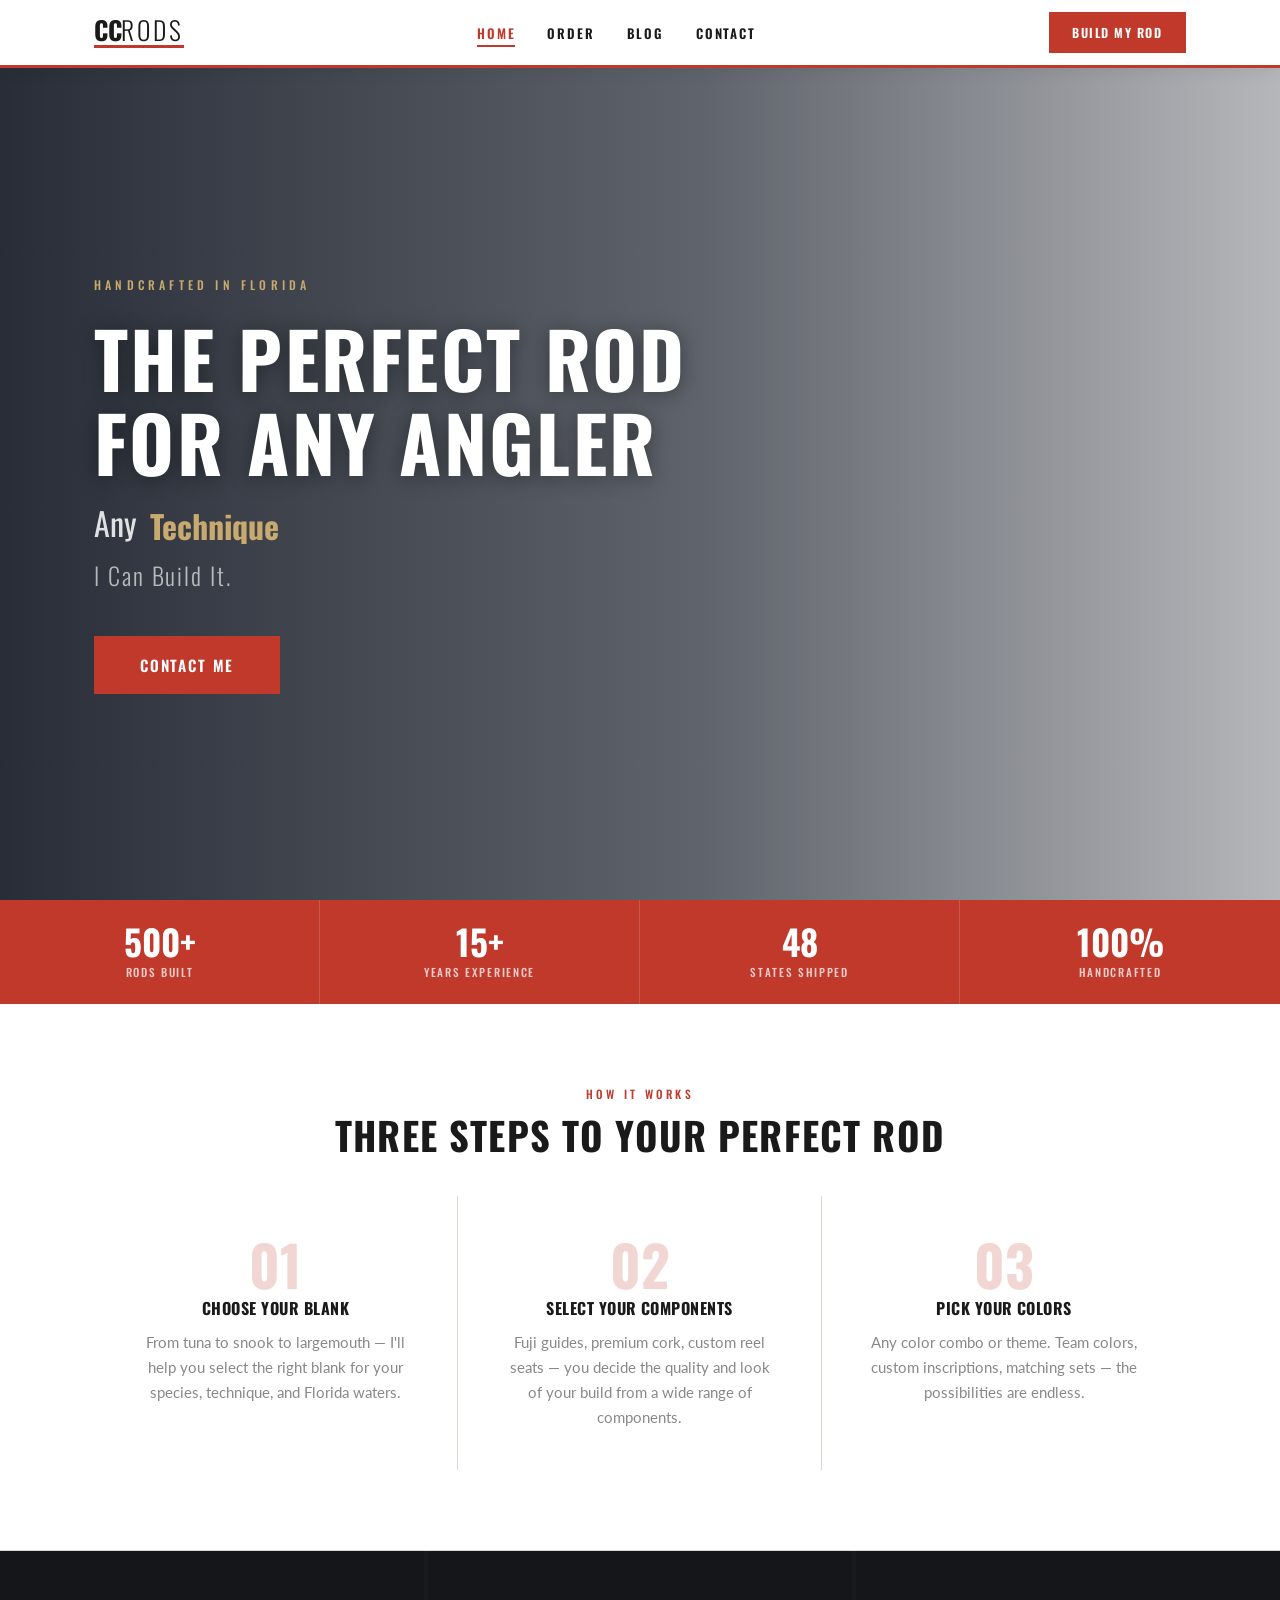
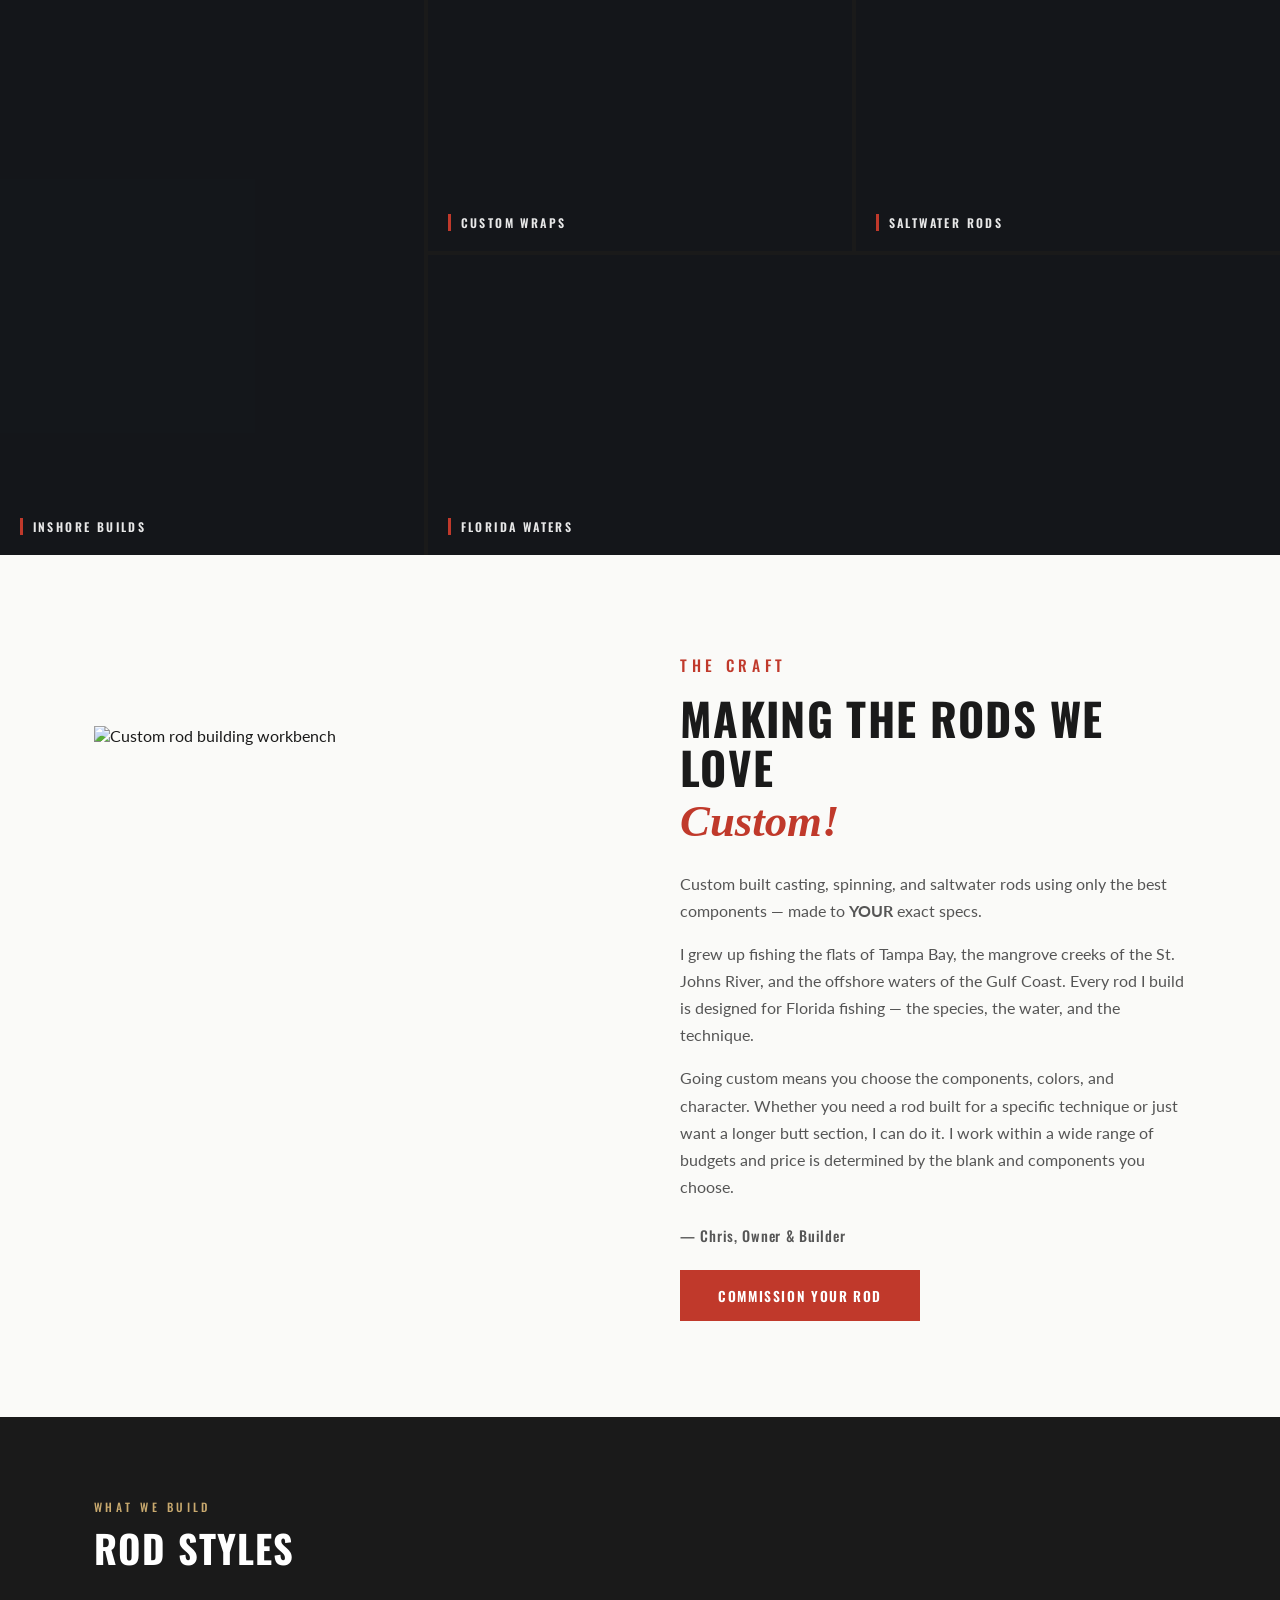
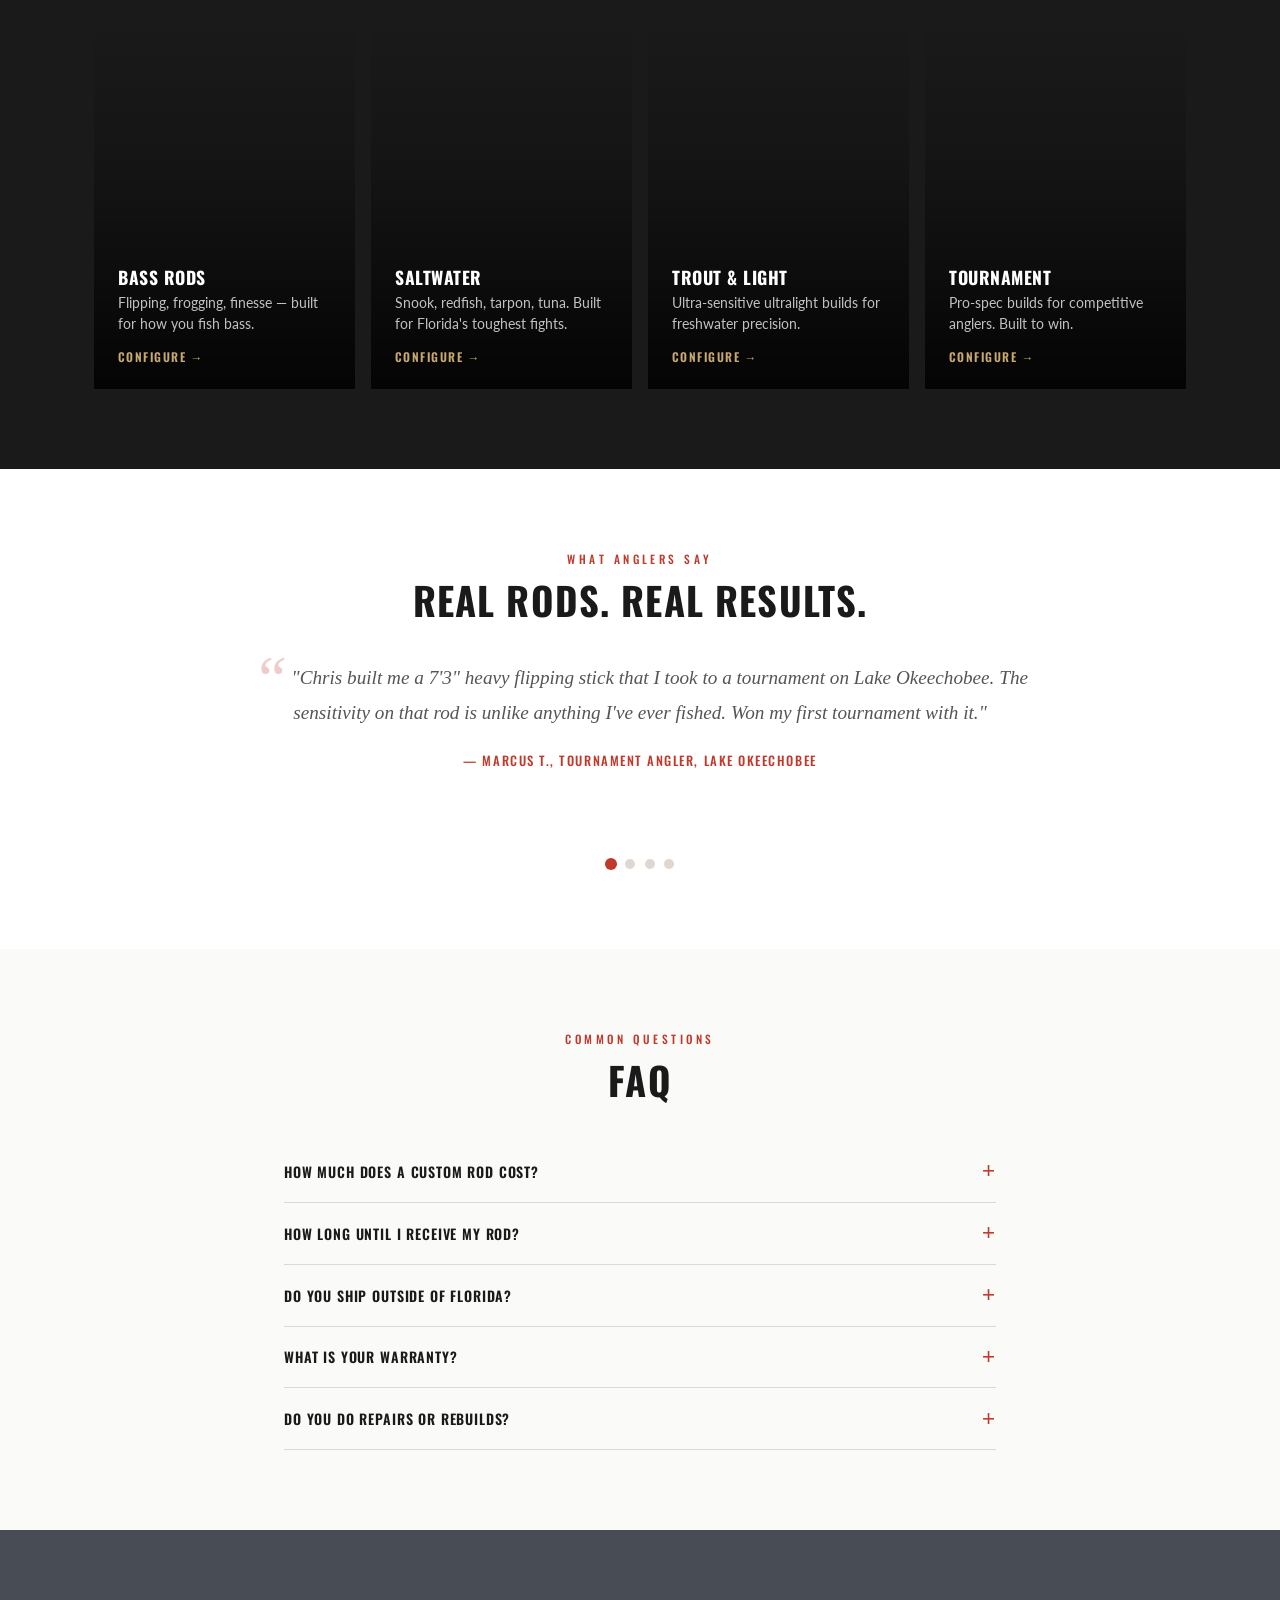
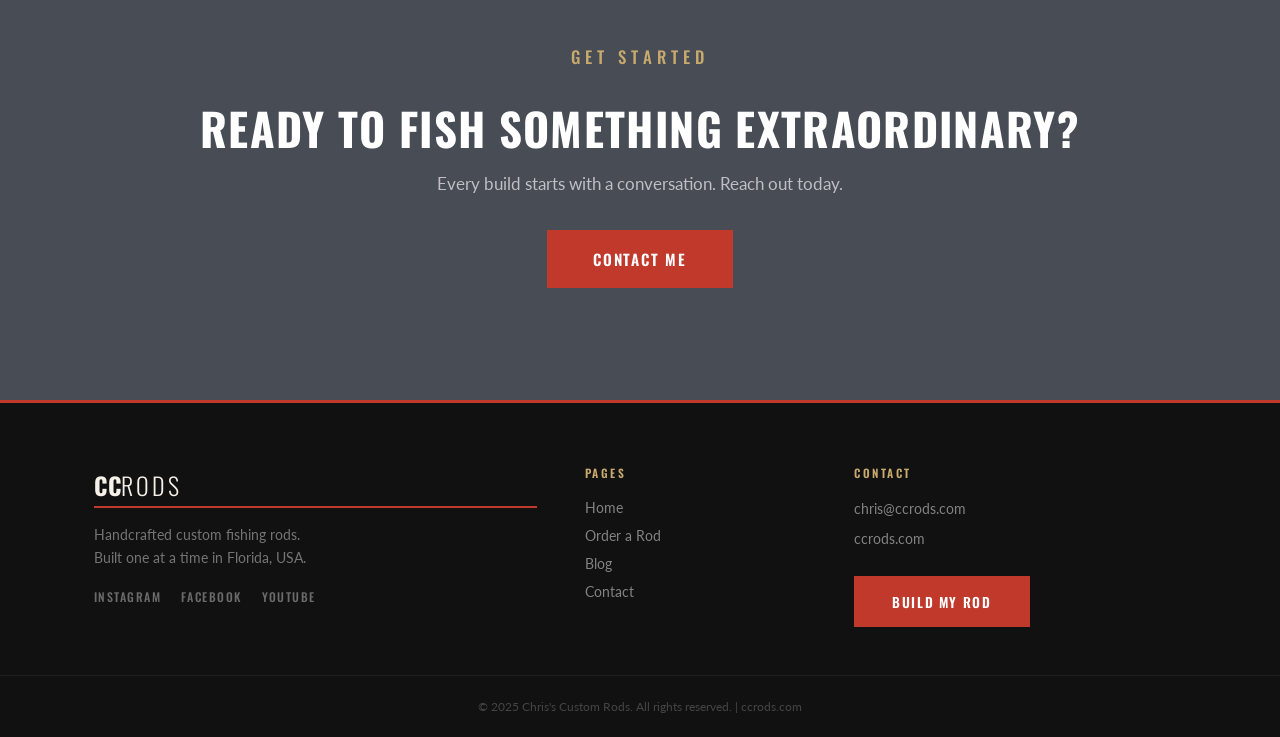
==== ccrods-website-v3/index.html @ bff6918c "Real photos fixed nav" ====
<!DOCTYPE html>
<html lang="en">
<head>
  <meta charset="UTF-8"/>
  <meta name="viewport" content="width=device-width, initial-scale=1.0"/>
  <title>Chris's Custom Rods | Handcrafted Fishing Rods — Florida</title>
  <meta name="description" content="Handcrafted custom fishing rods built in Florida. Tournament-grade performance, artisan craftsmanship."/>
  <link rel="preconnect" href="https://fonts.googleapis.com"/>
  <link rel="preconnect" href="https://fonts.gstatic.com" crossorigin/>
  <link href="https://fonts.googleapis.com/css2?family=Oswald:wght@300;400;500;600;700&family=Lato:ital,wght@0,300;0,400;0,700;1,300&display=swap" rel="stylesheet"/>
  <link rel="stylesheet" href="css/style.css"/>
</head>
<body>

<header class="site-header" id="siteHeader">
  <div class="header-inner">
    <a href="index.html" class="logo-wrap">
      <div class="logo-text">CC<span>RODS</span></div>
      <div class="logo-line"></div>
    </a>
    <nav class="main-nav">
      <ul>
        <li><a href="index.html" class="active">Home</a></li>
        <li><a href="order.html">Order</a></li>
        <li><a href="blog.html">Blog</a></li>
        <li><a href="contact.html">Contact</a></li>
      </ul>
    </nav>
    <a href="order.html" class="header-cta">Build My Rod</a>
    <button class="nav-toggle" id="navToggle" aria-label="Menu">
      <span></span><span></span><span></span>
    </button>
  </div>
  <div class="mobile-nav" id="mobileNav">
    <button class="close-nav" id="closeNav">✕</button>
    <ul>
      <li><a href="index.html">Home</a></li>
      <li><a href="order.html">Order</a></li>
      <li><a href="blog.html">Blog</a></li>
      <li><a href="contact.html">Contact</a></li>
    </ul>
    <a href="order.html" class="btn-red">Build My Rod</a>
  </div>
</header>

<!-- HERO with real photo -->
<section class="hero">
  <div class="hero-img" style="background-image:url('https://images.unsplash.com/photo-1544551763-46a013bb70d5?w=1600&q=80')"></div>
  <div class="hero-overlay"></div>
  <div class="hero-content">
    <p class="hero-eyebrow">Handcrafted in Florida</p>
    <h1 class="hero-title">The Perfect Rod<br/>For Any Angler</h1>
    <div class="hero-rotator-line">
      Any&nbsp;<span class="rotate-wrap"><span class="rotate-word active">Species</span><span class="rotate-word">Technique</span><span class="rotate-word">Skill Level</span></span>
    </div>
    <p class="hero-tagline">I Can Build It.</p>
    <a href="contact.html" class="btn-red large">Contact Me</a>
  </div>
</section>

<!-- STATS -->
<div class="stats-bar">
  <div class="stat-item"><span class="snum">500+</span><span class="slbl">Rods Built</span></div>
  <div class="stat-item"><span class="snum">15+</span><span class="slbl">Years Experience</span></div>
  <div class="stat-item"><span class="snum">48</span><span class="slbl">States Shipped</span></div>
  <div class="stat-item"><span class="snum">100%</span><span class="slbl">Handcrafted</span></div>
</div>

<!-- THREE STEPS -->
<section class="three-steps">
  <div class="container">
    <p class="section-eyebrow">How It Works</p>
    <h2 class="section-title">Three Steps to Your Perfect Rod</h2>
    <div class="steps-grid">
      <div class="step-item">
        <div class="step-num">01</div>
        <h3>Choose Your Blank</h3>
        <p>From tuna to snook to largemouth — I'll help you select the right blank for your species, technique, and Florida waters.</p>
      </div>
      <div class="step-item">
        <div class="step-num">02</div>
        <h3>Select Your Components</h3>
        <p>Fuji guides, premium cork, custom reel seats — you decide the quality and look of your build from a wide range of components.</p>
      </div>
      <div class="step-item">
        <div class="step-num">03</div>
        <h3>Pick Your Colors</h3>
        <p>Any color combo or theme. Team colors, custom inscriptions, matching sets — the possibilities are endless.</p>
      </div>
    </div>
  </div>
</section>

<!-- PHOTO GALLERY -->
<section class="gallery-section">
  <div class="gallery-grid">
    <div class="gallery-item gi-tall" style="background-image:url('https://images.unsplash.com/photo-1521651201144-634f700b36ef?w=800&q=80')">
      <div class="gal-label">Inshore Builds</div>
    </div>
    <div class="gallery-item gi-sq" style="background-image:url('https://images.unsplash.com/photo-1500505777927-76a426eaeb1f?w=800&q=80')">
      <div class="gal-label">Custom Wraps</div>
    </div>
    <div class="gallery-item gi-sq" style="background-image:url('https://images.unsplash.com/photo-1584646098378-0f5d5f469a3b?w=800&q=80')">
      <div class="gal-label">Saltwater Rods</div>
    </div>
    <div class="gallery-item gi-wide" style="background-image:url('https://images.unsplash.com/photo-1559827260-dc66d52bef19?w=1200&q=80')">
      <div class="gal-label">Florida Waters</div>
    </div>
  </div>
</section>

<!-- ABOUT -->
<section class="about-section">
  <div class="container about-grid">
    <div class="about-img-wrap">
      <img src="https://images.unsplash.com/photo-1606107557195-0e29a4b5b4aa?w=700&q=80" alt="Custom rod building workbench" loading="lazy"/>
    </div>
    <div class="about-text">
      <p class="section-eyebrow">The Craft</p>
      <h2>Making the Rods We Love<br/><em>Custom!</em></h2>
      <p>Custom built casting, spinning, and saltwater rods using only the best components — made to <strong>YOUR</strong> exact specs.</p>
      <p>I grew up fishing the flats of Tampa Bay, the mangrove creeks of the St. Johns River, and the offshore waters of the Gulf Coast. Every rod I build is designed for Florida fishing — the species, the water, and the technique.</p>
      <p>Going custom means you choose the components, colors, and character. Whether you need a rod built for a specific technique or just want a longer butt section, I can do it. I work within a wide range of budgets and price is determined by the blank and components you choose.</p>
      <div class="about-sig">
        <span>— Chris, Owner &amp; Builder</span>
      </div>
      <a href="order.html" class="btn-red" style="margin-top:1.5rem;display:inline-block;">Commission Your Rod</a>
    </div>
  </div>
</section>

<!-- ROD TYPES -->
<section class="rod-types dark-section">
  <div class="container">
    <p class="section-eyebrow light">What We Build</p>
    <h2 class="section-title light">Rod Styles</h2>
    <div class="rod-grid">
      <div class="rod-card" style="background-image:url('https://images.unsplash.com/photo-1543852786-1cf6624b9987?w=600&q=80')">
        <div class="rod-card-overlay">
          <h3>Bass Rods</h3>
          <p>Flipping, frogging, finesse — built for how you fish bass.</p>
          <a href="order.html" class="rod-link">Configure →</a>
        </div>
      </div>
      <div class="rod-card" style="background-image:url('https://images.unsplash.com/photo-1591025207163-942350e47db2?w=600&q=80')">
        <div class="rod-card-overlay">
          <h3>Saltwater</h3>
          <p>Snook, redfish, tarpon, tuna. Built for Florida's toughest fights.</p>
          <a href="order.html" class="rod-link">Configure →</a>
        </div>
      </div>
      <div class="rod-card" style="background-image:url('https://images.unsplash.com/photo-1516802273409-68526ee1bdd6?w=600&q=80')">
        <div class="rod-card-overlay">
          <h3>Trout &amp; Light</h3>
          <p>Ultra-sensitive ultralight builds for freshwater precision.</p>
          <a href="order.html" class="rod-link">Configure →</a>
        </div>
      </div>
      <div class="rod-card" style="background-image:url('https://images.unsplash.com/photo-1544551763-77ef2d0cfc6c?w=600&q=80')">
        <div class="rod-card-overlay">
          <h3>Tournament</h3>
          <p>Pro-spec builds for competitive anglers. Built to win.</p>
          <a href="order.html" class="rod-link">Configure →</a>
        </div>
      </div>
    </div>
  </div>
</section>

<!-- TESTIMONIALS -->
<section class="testimonials">
  <div class="container">
    <p class="section-eyebrow">What Anglers Say</p>
    <h2 class="section-title">Real Rods. Real Results.</h2>
    <div class="testi-slider" id="testiSlider">
      <div class="testi-slide active">
        <blockquote>"Chris built me a 7'3" heavy flipping stick that I took to a tournament on Lake Okeechobee. The sensitivity on that rod is unlike anything I've ever fished. Won my first tournament with it."</blockquote>
        <cite>— Marcus T., Tournament Angler, Lake Okeechobee</cite>
      </div>
      <div class="testi-slide">
        <blockquote>"I've been fishing Tampa Bay for 20 years. The custom inshore rod Chris built me for redfish is a completely different experience than anything you'll find in a store."</blockquote>
        <cite>— Dana S., Fishing Guide, Tampa Bay</cite>
      </div>
      <div class="testi-slide">
        <blockquote>"Ordered a matched pair of rods — Chris called me to talk through the build for 20 minutes. They arrived perfectly built and fish even better than I expected."</blockquote>
        <cite>— Jeff R., Angler, St. Johns River</cite>
      </div>
      <div class="testi-slide">
        <blockquote>"Best rod I've ever owned. Super sensitive, strong, and it looks incredible. Nothing at the tackle shop comes close."</blockquote>
        <cite>— Mike A., Angler, Sarasota</cite>
      </div>
    </div>
    <div class="testi-dots" id="testiDots">
      <button class="dot active" data-idx="0"></button>
      <button class="dot" data-idx="1"></button>
      <button class="dot" data-idx="2"></button>
      <button class="dot" data-idx="3"></button>
    </div>
  </div>
</section>

<!-- FAQ -->
<section class="faq-section">
  <div class="container faq-inner">
    <p class="section-eyebrow">Common Questions</p>
    <h2 class="section-title">FAQ</h2>
    <div class="faq-list">
      <div class="faq-item">
        <button class="faq-q">How much does a custom rod cost? <span>+</span></button>
        <div class="faq-a"><p>Price depends on your blank and component choices. Entry builds start around $175, mid-grade from $275, and premium/tournament builds from $400. Chris provides an exact quote before any work begins.</p></div>
      </div>
      <div class="faq-item">
        <button class="faq-q">How long until I receive my rod? <span>+</span></button>
        <div class="faq-a"><p>Standard builds typically take 2–3 weeks once all components arrive. Tournament series builds take 3–4 weeks. Rush builds may be available — contact Chris to discuss your timeline.</p></div>
      </div>
      <div class="faq-item">
        <button class="faq-q">Do you ship outside of Florida? <span>+</span></button>
        <div class="faq-a"><p>Yes — we ship to all 48 contiguous states and Canada. Every rod ships in a protective hard case with full insurance.</p></div>
      </div>
      <div class="faq-item">
        <button class="faq-q">What is your warranty? <span>+</span></button>
        <div class="faq-a"><p>Lifetime craftsmanship guarantee on all builds. Any defect in wraps, guides, or handle construction — Chris makes it right.</p></div>
      </div>
      <div class="faq-item">
        <button class="faq-q">Do you do repairs or rebuilds? <span>+</span></button>
        <div class="faq-a"><p>Yes — tip replacements, guide rewraps, full handle rebuilds, and more. Send a message through the contact page with details and photos.</p></div>
      </div>
    </div>
  </div>
</section>

<!-- CTA BANNER -->
<section class="cta-banner" style="background-image:url('https://images.unsplash.com/photo-1484291470158-b8f8d608850d?w=1400&q=80')">
  <div class="cta-overlay"></div>
  <div class="container center cta-content">
    <p class="section-eyebrow light">Get Started</p>
    <h2>Ready to Fish Something Extraordinary?</h2>
    <p>Every build starts with a conversation. Reach out today.</p>
    <a href="contact.html" class="btn-red large">Contact Me</a>
  </div>
</section>

<!-- FOOTER -->
<footer class="site-footer">
  <div class="container footer-grid">
    <div class="footer-brand">
      <div class="footer-logo-text">CC<span>RODS</span></div>
      <div class="footer-logo-line"></div>
      <p>Handcrafted custom fishing rods.<br/>Built one at a time in Florida, USA.</p>
      <div class="footer-social">
        <a href="#">Instagram</a>
        <a href="#">Facebook</a>
        <a href="#">YouTube</a>
      </div>
    </div>
    <div class="footer-nav">
      <h4>Pages</h4>
      <ul>
        <li><a href="index.html">Home</a></li>
        <li><a href="order.html">Order a Rod</a></li>
        <li><a href="blog.html">Blog</a></li>
        <li><a href="contact.html">Contact</a></li>
      </ul>
    </div>
    <div class="footer-contact-info">
      <h4>Contact</h4>
      <p>chris@ccrods.com</p>
      <p>ccrods.com</p>
      <a href="order.html" class="btn-red" style="margin-top:1.25rem;display:inline-block;">Build My Rod</a>
    </div>
  </div>
  <div class="footer-base">
    <p>© 2025 Chris's Custom Rods. All rights reserved. | ccrods.com</p>
  </div>
</footer>

<script src="js/main.js"></script>
</body>
</html>
---- ccrods-website-v3/css/style.css ----
/* CCRODS.COM — Clean Chrome Seeker-inspired stylesheet */
:root {
  --red: #c0392b;
  --red-dark: #922b21;
  --gold: #8b6914;
  --tan: #c8a96e;
  --dark: #1a1a1a;
  --mid: #555;
  --light: #888;
  --cream: #f5f0e8;
  --white: #fff;
  --border: #e0d8d0;
  --bg: #fafaf8;
  --ff-head: 'Oswald', Arial Narrow, sans-serif;
  --ff-body: 'Lato', Arial, sans-serif;
  --nav-h: 68px;
  --max-w: 1140px;
}
*,*::before,*::after{box-sizing:border-box;margin:0;padding:0}
html{scroll-behavior:smooth}
body{font-family:var(--ff-body);color:var(--dark);background:var(--white);overflow-x:hidden}
a{text-decoration:none;color:inherit}
ul{list-style:none}
img{max-width:100%;display:block;height:auto}
h1,h2,h3,h4{font-family:var(--ff-head);line-height:1.1;font-weight:700;text-transform:uppercase;letter-spacing:0.03em}
h1{font-size:clamp(2.6rem,6vw,5rem)}
h2{font-size:clamp(1.8rem,3.5vw,2.8rem)}
h3{font-size:1.2rem}
em{font-style:italic;color:var(--red);text-transform:none;font-family:Georgia,serif;letter-spacing:0}
p{line-height:1.75;color:var(--mid)}
.container{max-width:var(--max-w);margin:0 auto;padding:0 1.5rem}
.center{text-align:center}
.section-eyebrow{font-family:var(--ff-head);font-size:0.72rem;font-weight:500;letter-spacing:0.3em;text-transform:uppercase;color:var(--red);display:block;margin-bottom:0.6rem}
.section-eyebrow.light{color:var(--tan)}
.section-title{font-size:clamp(1.7rem,3vw,2.4rem);margin-bottom:2.5rem}
.section-title.light{color:var(--white)}

/* BUTTONS */
.btn-red{display:inline-block;background:var(--red);color:var(--white);font-family:var(--ff-head);font-weight:600;font-size:0.85rem;letter-spacing:0.12em;text-transform:uppercase;padding:0.85rem 2.25rem;border:2px solid var(--red);transition:background .2s,transform .15s;cursor:pointer}
.btn-red:hover{background:var(--red-dark);border-color:var(--red-dark);transform:translateY(-2px)}
.btn-red.large{padding:1rem 2.75rem;font-size:0.95rem}

/* HEADER */
.site-header{position:fixed;top:0;left:0;right:0;z-index:100;height:var(--nav-h);background:var(--white);border-bottom:3px solid var(--red);box-shadow:0 2px 16px rgba(0,0,0,0.08)}
.header-inner{max-width:var(--max-w);margin:0 auto;height:100%;display:flex;align-items:center;justify-content:space-between;padding:0 1.5rem}
.logo-text{font-family:var(--ff-head);font-size:1.6rem;font-weight:700;color:var(--dark);letter-spacing:-0.5px;line-height:1}
.logo-text span{font-weight:300;letter-spacing:3px;color:var(--dark)}
.logo-line{height:2.5px;background:var(--red);margin-top:2px}
.main-nav ul{display:flex;gap:2rem}
.main-nav a{font-family:var(--ff-head);font-size:0.82rem;font-weight:600;letter-spacing:0.14em;text-transform:uppercase;color:var(--dark);transition:color .2s;padding-bottom:2px;border-bottom:2px solid transparent}
.main-nav a:hover,.main-nav a.active{color:var(--red);border-bottom-color:var(--red)}
.header-cta{font-family:var(--ff-head);font-weight:600;font-size:0.78rem;letter-spacing:0.12em;text-transform:uppercase;color:var(--white);background:var(--red);padding:0.55rem 1.35rem;border:2px solid var(--red);transition:background .2s}
.header-cta:hover{background:var(--red-dark);border-color:var(--red-dark)}
.nav-toggle{display:none;background:none;border:none;cursor:pointer;flex-direction:column;gap:5px;padding:4px}
.nav-toggle span{display:block;width:24px;height:2px;background:var(--dark);transition:all .3s}
.mobile-nav{display:none;position:fixed;inset:0;background:var(--white);z-index:200;flex-direction:column;justify-content:center;align-items:center;gap:1.5rem}
.mobile-nav.open{display:flex}
.mobile-nav ul{text-align:center}
.mobile-nav li{margin:0.9rem 0}
.mobile-nav a{font-family:var(--ff-head);font-size:2rem;font-weight:700;text-transform:uppercase;color:var(--dark);transition:color .2s}
.mobile-nav a:hover{color:var(--red)}
.close-nav{position:absolute;top:1.5rem;right:2rem;background:none;border:none;font-size:2rem;cursor:pointer;color:var(--dark)}

/* HERO */
.hero{min-height:100vh;position:relative;display:flex;align-items:center;padding-top:var(--nav-h);overflow:hidden}
.hero-img{position:absolute;inset:0;background-size:cover;background-position:center;background-repeat:no-repeat}
.hero-overlay{position:absolute;inset:0;background:linear-gradient(to right, rgba(10,16,28,0.88) 0%, rgba(10,16,28,0.65) 55%, rgba(10,16,28,0.3) 100%)}
.hero-content{position:relative;z-index:2;max-width:var(--max-w);margin:0 auto;padding:4rem 1.5rem;width:100%}
.hero-eyebrow{font-family:var(--ff-head);font-size:0.75rem;font-weight:500;letter-spacing:0.35em;text-transform:uppercase;color:var(--tan);margin-bottom:1.25rem;display:block}
.hero-title{color:var(--white);max-width:700px;margin-bottom:1rem;text-shadow:0 2px 20px rgba(0,0,0,0.4)}
.hero-rotator-line{font-family:var(--ff-head);font-size:clamp(1.2rem,2.8vw,2rem);font-weight:400;color:rgba(255,255,255,0.85);margin-bottom:0.5rem;display:flex;align-items:center;gap:0.4rem;flex-wrap:wrap}
.rotate-wrap{position:relative;height:1.3em;min-width:180px;overflow:hidden;display:inline-block}
.rotate-word{position:absolute;left:0;right:0;color:var(--tan);font-weight:700;opacity:0;transform:translateY(100%);transition:opacity .5s,transform .5s;text-align:left}
.rotate-word.active{opacity:1;transform:translateY(0)}
.hero-tagline{font-family:var(--ff-head);font-size:clamp(1rem,2vw,1.5rem);color:rgba(255,255,255,0.65);margin-bottom:2.5rem;font-weight:300;letter-spacing:0.08em}
.hero-scroll{position:absolute;bottom:2.5rem;right:3rem;font-family:var(--ff-head);font-size:0.7rem;letter-spacing:0.2em;text-transform:uppercase;color:rgba(255,255,255,0.3);writing-mode:vertical-rl}

/* STATS BAR */
.stats-bar{background:var(--red);display:grid;grid-template-columns:repeat(4,1fr);text-align:center}
.stat-item{padding:1.5rem 1rem;border-right:1px solid rgba(255,255,255,0.15)}
.stat-item:last-child{border-right:none}
.snum{display:block;font-family:var(--ff-head);font-size:2.2rem;font-weight:700;color:var(--white);line-height:1}
.slbl{display:block;font-family:var(--ff-head);font-size:0.7rem;font-weight:500;letter-spacing:0.15em;text-transform:uppercase;color:rgba(255,255,255,0.75);margin-top:0.3rem}

/* THREE STEPS */
.three-steps{padding:5rem 0;background:var(--white);border-bottom:1px solid var(--border)}
.three-steps .section-title{text-align:center}
.three-steps .section-eyebrow{text-align:center}
.steps-grid{display:grid;grid-template-columns:repeat(3,1fr);gap:0;margin-top:1rem}
.step-item{padding:2.5rem 3rem;border-right:1px solid var(--border);text-align:center}
.step-item:last-child{border-right:none}
.step-num{font-family:var(--ff-head);font-size:3.5rem;font-weight:700;color:var(--red);opacity:0.2;line-height:1;margin-bottom:0.5rem}
.step-item h3{font-size:1rem;margin-bottom:0.75rem;color:var(--dark)}
.step-item p{font-size:0.92rem;color:var(--light);line-height:1.7}

/* GALLERY */
.gallery-section{background:var(--dark)}
.gallery-grid{display:grid;grid-template-columns:1fr 1fr 1fr;grid-template-rows:300px 300px;gap:4px}
.gallery-item{background-size:cover;background-position:center;position:relative;overflow:hidden;cursor:pointer}
.gallery-item::after{content:'';position:absolute;inset:0;background:rgba(10,16,28,0.35);transition:background .3s}
.gallery-item:hover::after{background:rgba(10,16,28,0.15)}
.gi-tall{grid-row:1/3}
.gi-sq:nth-child(2){grid-column:2;grid-row:1}
.gi-sq:nth-child(3){grid-column:3;grid-row:1}
.gi-wide{grid-column:2/4;grid-row:2}
.gal-label{position:absolute;bottom:1.25rem;left:1.25rem;font-family:var(--ff-head);font-size:0.75rem;font-weight:600;letter-spacing:0.2em;text-transform:uppercase;color:rgba(255,255,255,0.9);z-index:2;border-left:3px solid var(--red);padding-left:0.6rem}

/* ABOUT */
.about-section{padding:6rem 0;background:var(--bg)}
.about-grid{display:grid;grid-template-columns:1fr 1fr;gap:5rem;align-items:center}
.about-img-wrap img{width:100%;height:520px;object-fit:cover;display:block}
.about-text h2{margin-bottom:1.5rem}
.about-text p{margin-bottom:1rem;font-size:0.97rem}
.about-sig{margin-top:1.5rem;font-family:var(--ff-head);font-size:0.9rem;font-weight:500;letter-spacing:0.05em;color:var(--mid)}

/* ROD TYPES */
.rod-types{padding:5rem 0;background:var(--dark)}
.dark-section{background:var(--dark)}
.rod-grid{display:grid;grid-template-columns:repeat(4,1fr);gap:1rem;margin-top:1rem}
.rod-card{height:380px;background-size:cover;background-position:center;position:relative;overflow:hidden;cursor:pointer}
.rod-card::after{content:'';position:absolute;inset:0;background:linear-gradient(to top,rgba(0,0,0,0.85) 0%,rgba(0,0,0,0.2) 60%,transparent 100%);transition:background .3s}
.rod-card:hover::after{background:linear-gradient(to top,rgba(192,57,43,0.85) 0%,rgba(0,0,0,0.3) 60%,transparent 100%)}
.rod-card-overlay{position:absolute;bottom:0;left:0;right:0;padding:1.5rem;z-index:2}
.rod-card h3{color:var(--white);font-size:1.1rem;margin-bottom:0.4rem}
.rod-card p{color:rgba(255,255,255,0.75);font-size:0.85rem;margin-bottom:0.75rem;line-height:1.5}
.rod-link{font-family:var(--ff-head);font-size:0.75rem;font-weight:600;letter-spacing:0.12em;text-transform:uppercase;color:var(--tan);transition:color .2s}
.rod-card:hover .rod-link{color:var(--white)}

/* TESTIMONIALS */
.testimonials{padding:5rem 0;background:var(--white)}
.testimonials .section-eyebrow,.testimonials .section-title{text-align:center}
.testi-slider{max-width:800px;margin:0 auto;min-height:170px;position:relative}
.testi-slide{display:none;text-align:center;animation:fadeUp .5s ease}
.testi-slide.active{display:block}
@keyframes fadeUp{from{opacity:0;transform:translateY(12px)}to{opacity:1;transform:translateY(0)}}
.testi-slide blockquote{font-size:clamp(1rem,2vw,1.2rem);font-style:italic;color:var(--mid);line-height:1.8;margin-bottom:1.25rem;font-family:Georgia,serif}
.testi-slide blockquote::before{content:'\201C';font-size:4rem;color:var(--red);opacity:0.25;line-height:0;vertical-align:-1rem;margin-right:4px}
.testi-slide cite{font-family:var(--ff-head);font-size:0.8rem;font-weight:500;letter-spacing:0.12em;text-transform:uppercase;color:var(--red);font-style:normal}
.testi-dots{display:flex;justify-content:center;gap:0.6rem;margin-top:1.75rem}
.dot{width:10px;height:10px;border-radius:50%;background:var(--border);border:none;cursor:pointer;transition:background .2s,transform .2s}
.dot.active{background:var(--red);transform:scale(1.2)}

/* FAQ */
.faq-section{padding:5rem 0;background:var(--bg)}
.faq-section .section-eyebrow,.faq-section .section-title{text-align:center}
.faq-inner{max-width:760px;margin:0 auto}
.faq-list{margin-top:1rem}
.faq-item{border-bottom:1px solid var(--border)}
.faq-q{width:100%;background:none;border:none;padding:1.2rem 0;display:flex;justify-content:space-between;align-items:center;font-family:var(--ff-head);font-size:0.95rem;font-weight:600;text-transform:uppercase;letter-spacing:0.06em;color:var(--dark);cursor:pointer;transition:color .2s;text-align:left}
.faq-q:hover{color:var(--red)}
.faq-q span{font-size:1.4rem;color:var(--red);transition:transform .3s;line-height:1;font-family:Arial,sans-serif;font-weight:300}
.faq-q.open span{transform:rotate(45deg)}
.faq-a{display:none;padding-bottom:1.2rem}
.faq-a p{font-size:0.95rem;color:var(--mid)}

/* CTA BANNER */
.cta-banner{position:relative;padding:7rem 0;background-size:cover;background-position:center}
.cta-overlay{position:absolute;inset:0;background:rgba(10,16,28,0.75)}
.cta-content{position:relative;z-index:2}
.cta-banner h2{color:var(--white);margin-bottom:1rem}
.cta-banner p{color:rgba(255,255,255,0.65);margin-bottom:2rem;font-size:1.05rem}

/* FOOTER */
.site-footer{background:#111;border-top:3px solid var(--red)}
.footer-grid{display:grid;grid-template-columns:2fr 1fr 1.5fr;gap:3rem;padding:4rem 1.5rem 3rem;max-width:var(--max-w);margin:0 auto}
.footer-logo-text{font-family:var(--ff-head);font-size:1.5rem;font-weight:700;color:var(--cream);letter-spacing:-0.5px}
.footer-logo-text span{font-weight:300;letter-spacing:3px}
.footer-logo-line{height:2px;background:var(--red);margin-top:3px;margin-bottom:0.9rem;width:100%}
.footer-brand p{font-size:0.88rem;color:rgba(255,255,255,0.42);line-height:1.7}
.footer-social{display:flex;gap:1.25rem;margin-top:1.1rem}
.footer-social a{font-family:var(--ff-head);font-size:0.75rem;font-weight:500;letter-spacing:0.12em;text-transform:uppercase;color:rgba(255,255,255,0.38);transition:color .2s}
.footer-social a:hover{color:var(--red)}
.footer-nav h4,.footer-contact-info h4{font-family:var(--ff-head);font-size:0.72rem;font-weight:600;letter-spacing:0.22em;text-transform:uppercase;color:var(--tan);margin-bottom:1.1rem}
.footer-nav ul{display:flex;flex-direction:column;gap:0.55rem}
.footer-nav a{font-size:0.88rem;color:rgba(255,255,255,0.48);transition:color .2s}
.footer-nav a:hover{color:var(--white)}
.footer-contact-info p{font-size:0.88rem;color:rgba(255,255,255,0.48);margin-bottom:0.3rem}
.footer-base{border-top:1px solid rgba(255,255,255,0.06);text-align:center;padding:1.25rem}
.footer-base p{font-size:0.75rem;color:rgba(255,255,255,0.22)}

/* INNER PAGE HERO */
.page-hero{background:var(--dark);padding:calc(var(--nav-h) + 4rem) 0 4rem;position:relative;overflow:hidden;border-bottom:3px solid var(--red)}
.page-hero-img{position:absolute;inset:0;background-size:cover;background-position:center;opacity:0.25}
.page-hero .container{position:relative;z-index:1}
.page-hero h1{color:var(--white);margin-bottom:0.75rem}
.page-hero p{color:rgba(255,255,255,0.6);max-width:580px;font-size:1rem}

/* ORDER / CONTACT FORMS */
.order-section,.contact-section{padding:5rem 0}
.order-layout,.contact-layout{display:grid;grid-template-columns:1fr 340px;gap:3rem;align-items:start}
.form-section-label{font-family:var(--ff-head);font-size:0.7rem;font-weight:700;letter-spacing:0.22em;text-transform:uppercase;color:var(--red);border-bottom:2px solid var(--red);padding-bottom:0.5rem;margin:2rem 0 1.25rem;display:block}
.form-section-label:first-of-type{margin-top:0}
.form-row{display:grid;grid-template-columns:1fr 1fr;gap:1rem;margin-bottom:1rem}
.form-group{display:flex;flex-direction:column;gap:0.4rem;margin-bottom:1rem}
.form-group label{font-family:var(--ff-head);font-size:0.72rem;font-weight:600;letter-spacing:0.1em;text-transform:uppercase;color:var(--mid)}
.form-group input,.form-group select,.form-group textarea{background:var(--white);border:2px solid var(--border);padding:0.75rem 1rem;font-family:var(--ff-body);font-size:0.95rem;color:var(--dark);transition:border-color .2s;border-radius:0;-webkit-appearance:none;width:100%}
.form-group input:focus,.form-group select:focus,.form-group textarea:focus{outline:none;border-color:var(--red)}
.form-group textarea{resize:vertical}
.checkbox-label{display:flex;gap:0.75rem;align-items:flex-start;cursor:pointer;font-size:0.9rem;color:var(--mid)}
.checkbox-label input{accent-color:var(--red);margin-top:3px;width:auto}
.form-note{font-size:0.8rem;color:var(--light);text-align:center;margin-top:1rem;line-height:1.6}
.full-width{width:100%;text-align:center}
.sidebar-card{background:var(--bg);border:2px solid var(--border);padding:1.75rem;margin-bottom:1.5rem}
.sidebar-card h3{font-family:var(--ff-head);font-size:1rem;text-transform:uppercase;letter-spacing:0.08em;margin-bottom:1rem;border-bottom:2px solid var(--red);padding-bottom:0.6rem;color:var(--dark)}
.sidebar-card p{font-size:0.9rem;color:var(--mid)}
.sidebar-list{display:flex;flex-direction:column;gap:0.6rem}
.sidebar-list li{font-size:0.9rem;color:var(--mid)}
.sidebar-card.dark-card{background:var(--dark);border-color:var(--red)}
.sidebar-card.dark-card h3{color:var(--cream)}
.sidebar-card.dark-card p{color:rgba(255,255,255,0.6)}
.form-success{text-align:center;padding:4rem 2rem}
.success-icon{width:70px;height:70px;border-radius:50%;background:var(--red);color:white;font-size:2rem;display:flex;align-items:center;justify-content:center;margin:0 auto 1.5rem}
.form-success h3{font-family:var(--ff-head);font-size:1.8rem;text-transform:uppercase;margin-bottom:0.75rem}
.form-success p{color:var(--mid);margin-bottom:2rem}

/* BLOG */
.blog-section{padding:5rem 0}
.blog-featured{display:grid;grid-template-columns:1fr 1fr;gap:3rem;align-items:center;margin-bottom:4rem;padding-bottom:4rem;border-bottom:2px solid var(--border)}
.blog-feat-img{height:380px;overflow:hidden}
.blog-feat-img img{width:100%;height:100%;object-fit:cover}
.blog-tag{display:inline-block;font-family:var(--ff-head);font-size:0.68rem;font-weight:700;letter-spacing:0.15em;text-transform:uppercase;color:var(--white);background:var(--red);padding:0.2rem 0.65rem;margin-bottom:0.75rem}
.blog-meta{font-size:0.8rem;color:var(--light);margin-bottom:0.75rem}
.blog-featured h2{margin-bottom:0.5rem;font-size:1.8rem}
.blog-featured h2 a{color:var(--dark);transition:color .2s}
.blog-featured h2 a:hover{color:var(--red)}
.blog-featured p{color:var(--mid);margin-bottom:1.5rem}
.blog-grid{display:grid;grid-template-columns:repeat(3,1fr);gap:2rem;margin-bottom:4rem}
.blog-card{border:2px solid var(--border);overflow:hidden;transition:border-color .2s,box-shadow .2s}
.blog-card:hover{border-color:var(--red);box-shadow:0 6px 24px rgba(0,0,0,0.1)}
.blog-card-img{height:200px;overflow:hidden}
.blog-card-img img{width:100%;height:100%;object-fit:cover;transition:transform .4s}
.blog-card:hover .blog-card-img img{transform:scale(1.04)}
.blog-card-body{padding:1.5rem}
.blog-card h3{font-size:1rem;margin-bottom:0.4rem}
.blog-card h3 a{color:var(--dark);transition:color .2s}
.blog-card h3 a:hover{color:var(--red)}
.blog-card p{font-size:0.88rem;color:var(--light);margin-bottom:1rem}
.card-link{font-family:var(--ff-head);font-size:0.75rem;font-weight:600;letter-spacing:0.1em;text-transform:uppercase;color:var(--red)}
.newsletter-box{background:var(--dark);padding:3rem;text-align:center}
.newsletter-box h3{color:var(--cream);font-family:var(--ff-head);text-transform:uppercase;letter-spacing:0.1em;margin-bottom:0.75rem}
.newsletter-box p{color:rgba(255,255,255,0.55);margin-bottom:1.5rem}
.newsletter-form{display:flex;gap:0.5rem;max-width:460px;margin:0 auto}
.newsletter-form input{flex:1;background:rgba(255,255,255,0.08);border:2px solid rgba(255,255,255,0.15);padding:0.75rem 1rem;color:var(--white);font-family:var(--ff-body);font-size:0.95rem;border-radius:0}
.newsletter-form input::placeholder{color:rgba(255,255,255,0.3)}
.newsletter-form input:focus{outline:none;border-color:var(--red)}

/* CONTACT */
.contact-form-wrap h2{font-family:var(--ff-head);text-transform:uppercase;letter-spacing:0.05em;margin-bottom:2rem;font-size:1.8rem}
.contact-item{display:flex;gap:1rem;align-items:flex-start;margin-bottom:1.25rem}
.contact-icon{font-size:1.2rem}
.contact-item strong{display:block;font-size:0.85rem;color:var(--dark);margin-bottom:0.15rem;font-family:var(--ff-head);text-transform:uppercase;letter-spacing:0.05em}
.contact-item p{margin:0;font-size:0.9rem;color:var(--mid)}
.social-stack{display:flex;flex-direction:column;gap:0.5rem;margin-top:1rem}
.social-btn{display:block;background:var(--bg);border:2px solid var(--border);padding:0.6rem 1rem;font-family:var(--ff-head);font-size:0.78rem;font-weight:600;letter-spacing:0.1em;text-transform:uppercase;color:var(--dark);transition:background .2s,color .2s,border-color .2s}
.social-btn:hover{background:var(--red);color:white;border-color:var(--red)}
.faq-item .faq-q{font-size:0.88rem}

/* RESPONSIVE */
@media(max-width:1024px){
  .rod-grid{grid-template-columns:repeat(2,1fr)}
  .about-grid,.order-layout,.contact-layout,.blog-featured{grid-template-columns:1fr}
  .blog-grid{grid-template-columns:1fr 1fr}
  .gallery-grid{grid-template-columns:1fr 1fr;grid-template-rows:250px 250px 250px}
  .gi-tall{grid-row:1/3;grid-column:1}
  .gi-sq:nth-child(2){grid-column:2;grid-row:1}
  .gi-sq:nth-child(3){grid-column:2;grid-row:2}
  .gi-wide{grid-column:1/3;grid-row:3}
  .footer-grid{grid-template-columns:1fr 1fr;gap:2rem}
}
@media(max-width:768px){
  .main-nav,.header-cta{display:none}
  .nav-toggle{display:flex}
  .steps-grid{grid-template-columns:1fr}
  .step-item{border-right:none;border-bottom:1px solid var(--border);padding:2rem 1.5rem}
  .step-item:last-child{border-bottom:none}
  .stats-bar{grid-template-columns:repeat(2,1fr)}
  .stat-item:nth-child(2){border-right:none}
  .rod-grid{grid-template-columns:1fr 1fr}
  .blog-grid{grid-template-columns:1fr}
  .gallery-grid{grid-template-columns:1fr;grid-template-rows:auto}
  .gi-tall,.gi-sq,.gi-wide{grid-column:1;grid-row:auto;height:240px}
  .footer-grid{grid-template-columns:1fr}
  .form-row{grid-template-columns:1fr}
  .newsletter-form{flex-direction:column}
  .about-img-wrap img{height:320px}
}
@media(max-width:480px){
  .rod-grid{grid-template-columns:1fr}
  .stats-bar{grid-template-columns:repeat(2,1fr)}
}
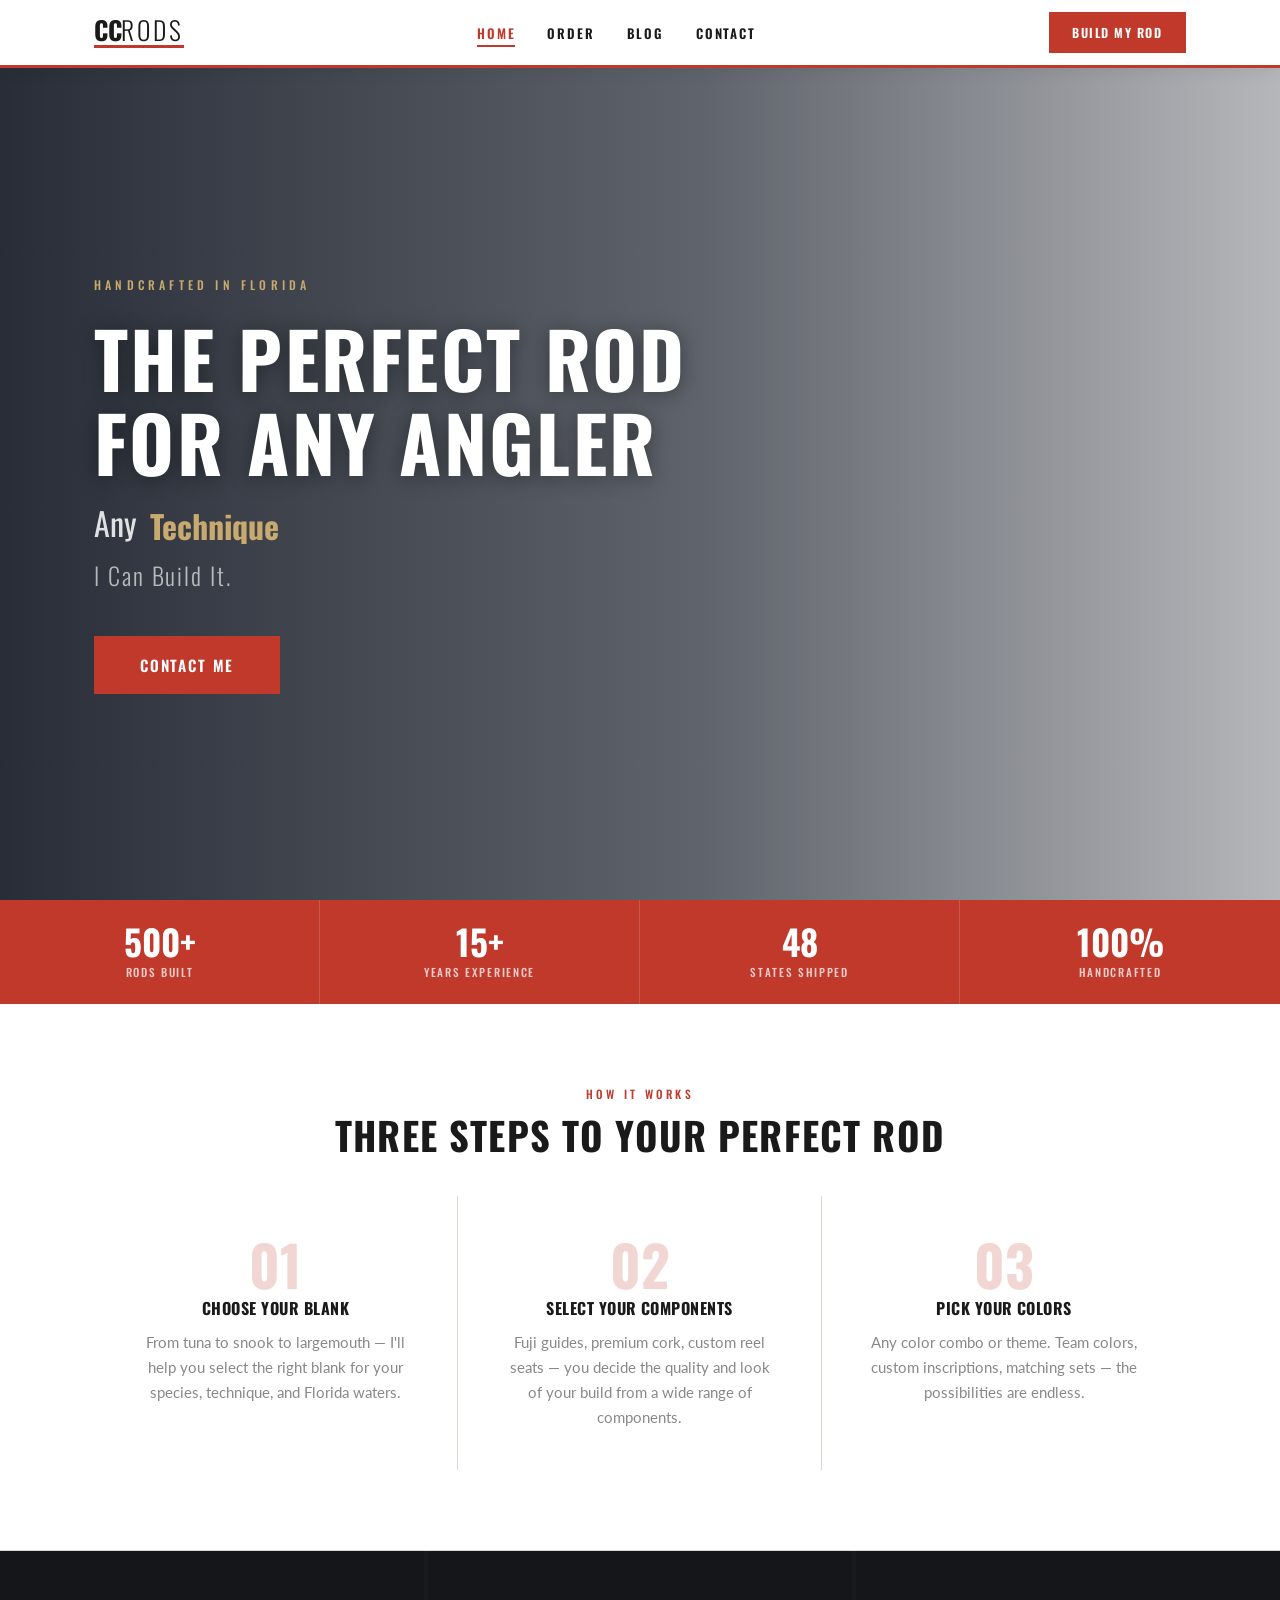
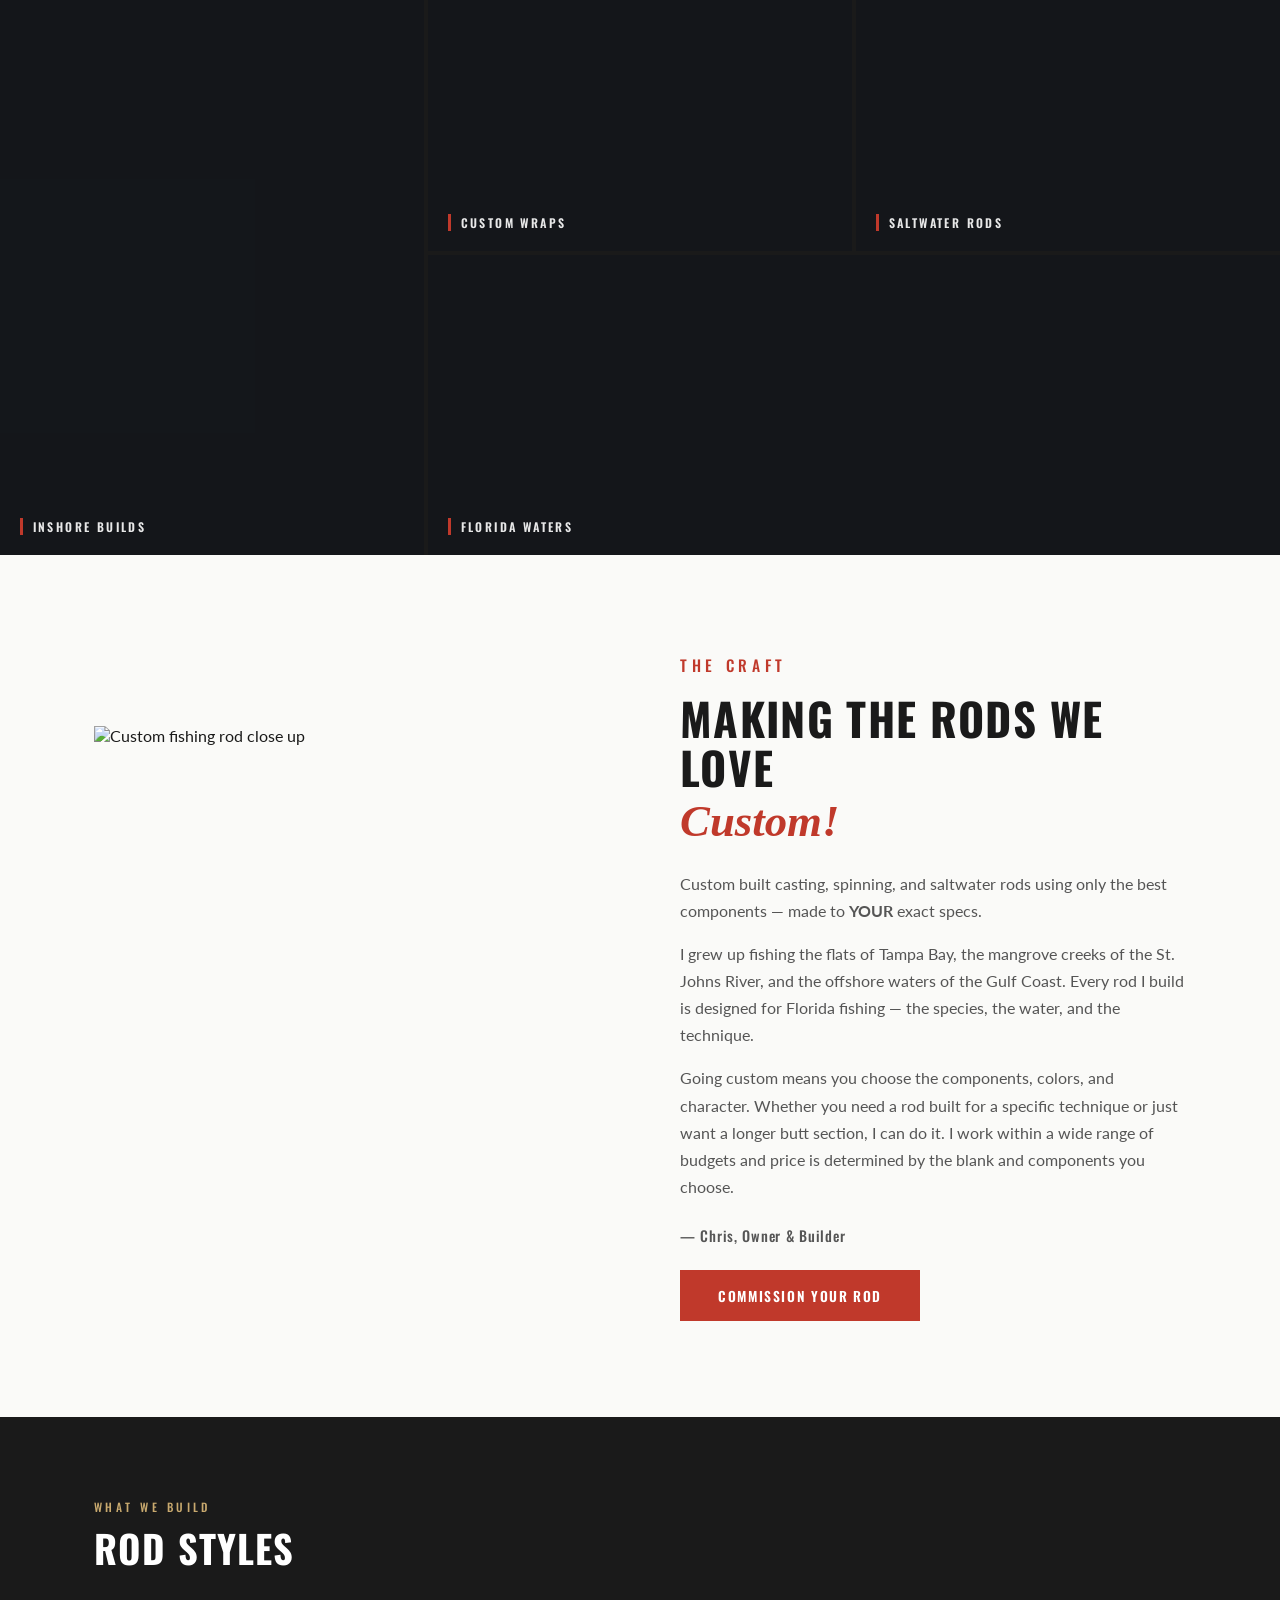
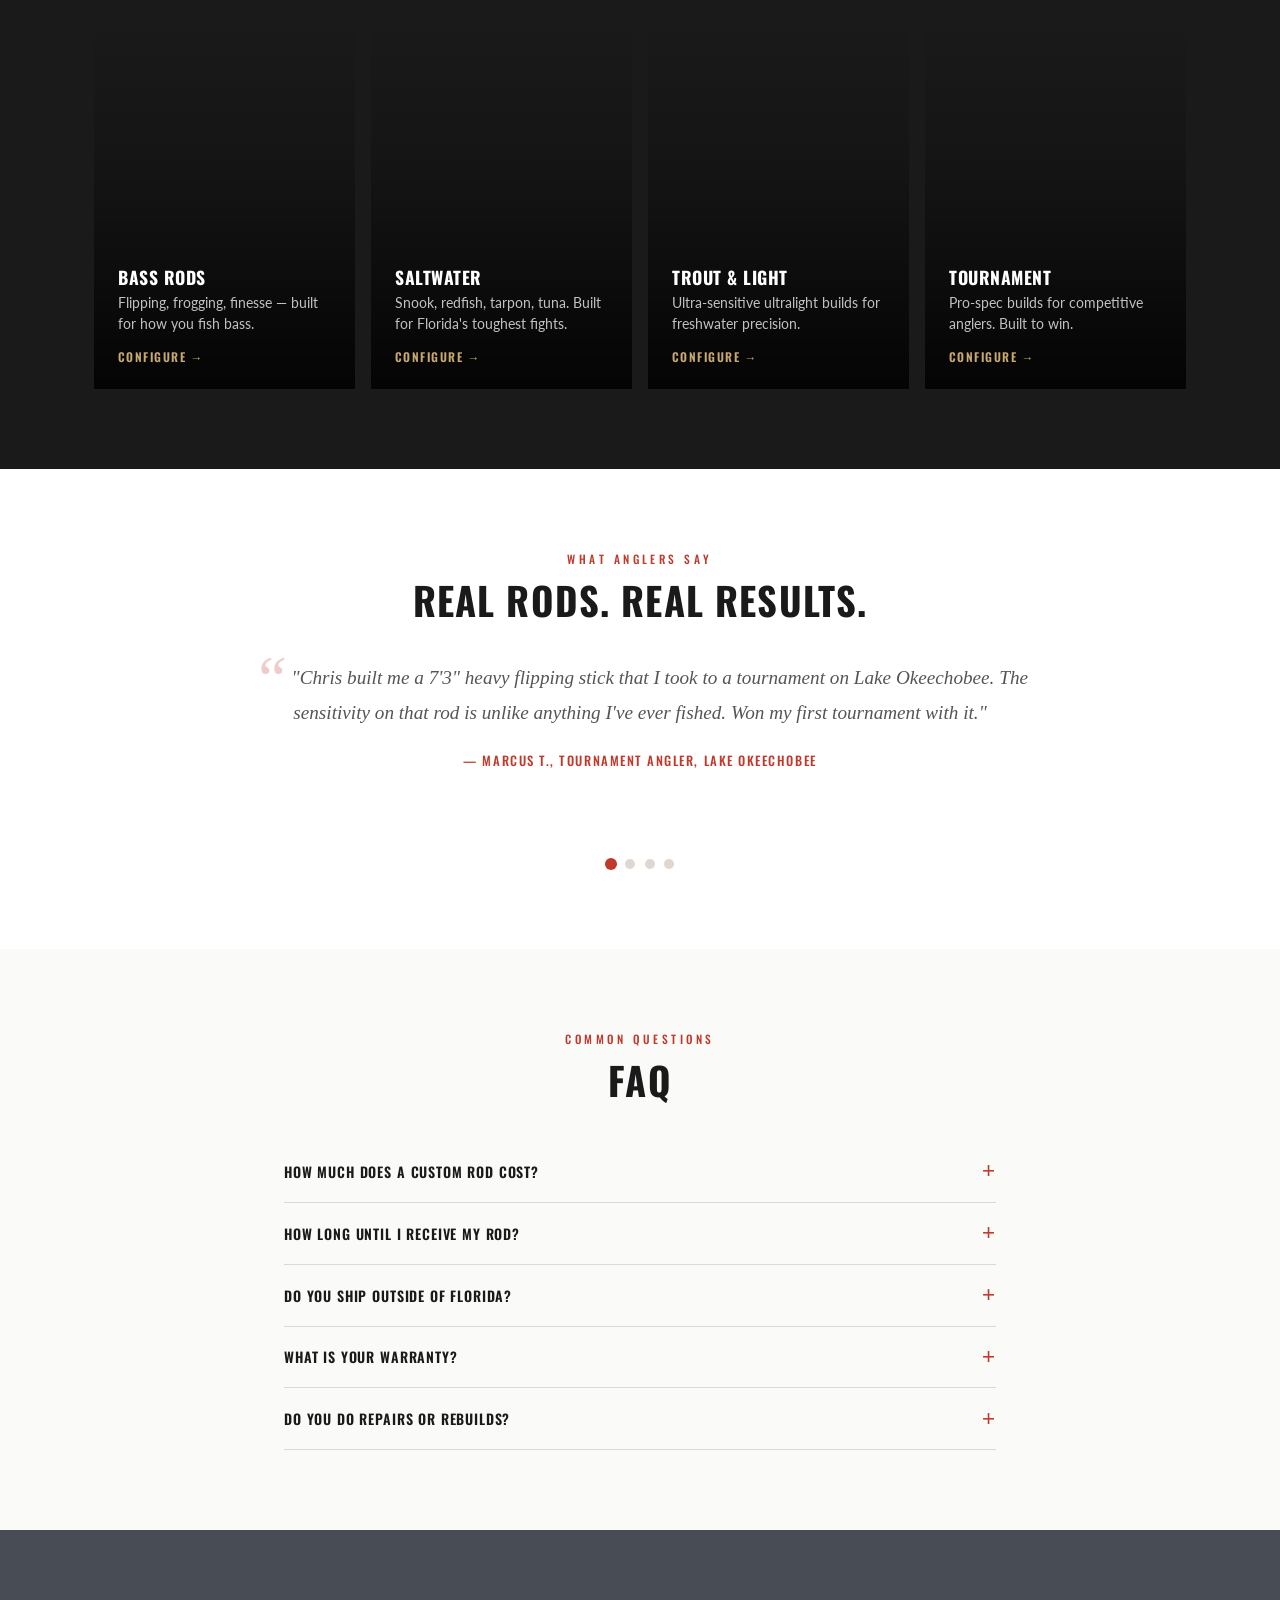
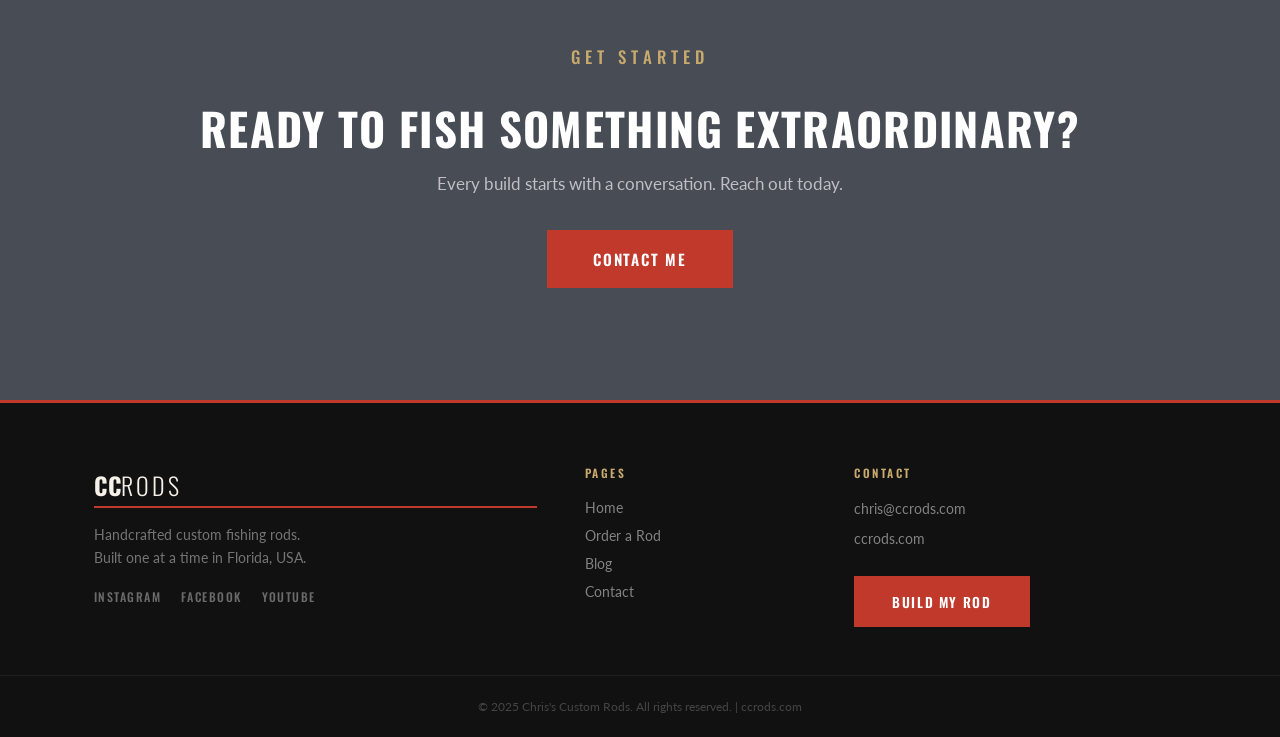
==== commit bd0f119f: "Fixed all photos to fishing images" ====
--- a/ccrods-website-v3/index.html
+++ b/ccrods-website-v3/index.html
@@ -43,9 +43,9 @@
   </div>
 </header>
 
-<!-- HERO with real photo -->
+<!-- HERO - angler fishing at sunrise -->
 <section class="hero">
-  <div class="hero-img" style="background-image:url('https://images.unsplash.com/photo-1544551763-46a013bb70d5?w=1600&q=80')"></div>
+  <div class="hero-img" style="background-image:url('https://images.unsplash.com/photo-1559827260-dc66d52bef19?w=1600&q=80')"></div>
   <div class="hero-overlay"></div>
   <div class="hero-content">
     <p class="hero-eyebrow">Handcrafted in Florida</p>
@@ -91,19 +91,23 @@
   </div>
 </section>
 
-<!-- PHOTO GALLERY -->
+<!-- PHOTO GALLERY - all fishing/rod specific -->
 <section class="gallery-section">
   <div class="gallery-grid">
-    <div class="gallery-item gi-tall" style="background-image:url('https://images.unsplash.com/photo-1521651201144-634f700b36ef?w=800&q=80')">
+    <!-- angler holding fish -->
+    <div class="gallery-item gi-tall" style="background-image:url('https://images.unsplash.com/photo-1487253595897-a23b8f5b45e7?w=800&q=80')">
       <div class="gal-label">Inshore Builds</div>
     </div>
-    <div class="gallery-item gi-sq" style="background-image:url('https://images.unsplash.com/photo-1500505777927-76a426eaeb1f?w=800&q=80')">
+    <!-- fishing rod close up -->
+    <div class="gallery-item gi-sq" style="background-image:url('https://images.unsplash.com/photo-1574788596380-70f89c2d3c58?w=800&q=80')">
       <div class="gal-label">Custom Wraps</div>
     </div>
-    <div class="gallery-item gi-sq" style="background-image:url('https://images.unsplash.com/photo-1584646098378-0f5d5f469a3b?w=800&q=80')">
+    <!-- man fishing on boat -->
+    <div class="gallery-item gi-sq" style="background-image:url('https://images.unsplash.com/photo-1582213782179-e0d53f98f2ca?w=800&q=80')">
       <div class="gal-label">Saltwater Rods</div>
     </div>
-    <div class="gallery-item gi-wide" style="background-image:url('https://images.unsplash.com/photo-1559827260-dc66d52bef19?w=1200&q=80')">
+    <!-- sunset fishing silhouette -->
+    <div class="gallery-item gi-wide" style="background-image:url('https://images.unsplash.com/photo-1504198266287-1659872e6590?w=1200&q=80')">
       <div class="gal-label">Florida Waters</div>
     </div>
   </div>
@@ -113,7 +117,8 @@
 <section class="about-section">
   <div class="container about-grid">
     <div class="about-img-wrap">
-      <img src="https://images.unsplash.com/photo-1606107557195-0e29a4b5b4aa?w=700&q=80" alt="Custom rod building workbench" loading="lazy"/>
+      <!-- fishing rod being held -->
+      <img src="https://images.unsplash.com/photo-1574788596380-70f89c2d3c58?w=700&q=80" alt="Custom fishing rod close up" loading="lazy"/>
     </div>
     <div class="about-text">
       <p class="section-eyebrow">The Craft</p>
@@ -121,42 +126,44 @@
       <p>Custom built casting, spinning, and saltwater rods using only the best components — made to <strong>YOUR</strong> exact specs.</p>
       <p>I grew up fishing the flats of Tampa Bay, the mangrove creeks of the St. Johns River, and the offshore waters of the Gulf Coast. Every rod I build is designed for Florida fishing — the species, the water, and the technique.</p>
       <p>Going custom means you choose the components, colors, and character. Whether you need a rod built for a specific technique or just want a longer butt section, I can do it. I work within a wide range of budgets and price is determined by the blank and components you choose.</p>
-      <div class="about-sig">
-        <span>— Chris, Owner &amp; Builder</span>
-      </div>
+      <div class="about-sig">— Chris, Owner &amp; Builder</div>
       <a href="order.html" class="btn-red" style="margin-top:1.5rem;display:inline-block;">Commission Your Rod</a>
     </div>
   </div>
 </section>
 
-<!-- ROD TYPES -->
+<!-- ROD TYPES - all fishing photos -->
 <section class="rod-types dark-section">
   <div class="container">
     <p class="section-eyebrow light">What We Build</p>
     <h2 class="section-title light">Rod Styles</h2>
     <div class="rod-grid">
-      <div class="rod-card" style="background-image:url('https://images.unsplash.com/photo-1543852786-1cf6624b9987?w=600&q=80')">
+      <!-- bass fishing -->
+      <div class="rod-card" style="background-image:url('https://images.unsplash.com/photo-1617358939829-99e4c3a7573e?w=600&q=80')">
         <div class="rod-card-overlay">
           <h3>Bass Rods</h3>
           <p>Flipping, frogging, finesse — built for how you fish bass.</p>
           <a href="order.html" class="rod-link">Configure →</a>
         </div>
       </div>
-      <div class="rod-card" style="background-image:url('https://images.unsplash.com/photo-1591025207163-942350e47db2?w=600&q=80')">
+      <!-- saltwater / boat fishing -->
+      <div class="rod-card" style="background-image:url('https://images.unsplash.com/photo-1582213782179-e0d53f98f2ca?w=600&q=80')">
         <div class="rod-card-overlay">
           <h3>Saltwater</h3>
           <p>Snook, redfish, tarpon, tuna. Built for Florida's toughest fights.</p>
           <a href="order.html" class="rod-link">Configure →</a>
         </div>
       </div>
-      <div class="rod-card" style="background-image:url('https://images.unsplash.com/photo-1516802273409-68526ee1bdd6?w=600&q=80')">
+      <!-- freshwater / stream fishing -->
+      <div class="rod-card" style="background-image:url('https://images.unsplash.com/photo-1499242611767-cf8b9be02854?w=600&q=80')">
         <div class="rod-card-overlay">
           <h3>Trout &amp; Light</h3>
           <p>Ultra-sensitive ultralight builds for freshwater precision.</p>
           <a href="order.html" class="rod-link">Configure →</a>
         </div>
       </div>
-      <div class="rod-card" style="background-image:url('https://images.unsplash.com/photo-1544551763-77ef2d0cfc6c?w=600&q=80')">
+      <!-- tournament / trophy fishing -->
+      <div class="rod-card" style="background-image:url('https://images.unsplash.com/photo-1487253595897-a23b8f5b45e7?w=600&q=80')">
         <div class="rod-card-overlay">
           <h3>Tournament</h3>
           <p>Pro-spec builds for competitive anglers. Built to win.</p>
@@ -229,8 +236,8 @@
   </div>
 </section>
 
-<!-- CTA BANNER -->
-<section class="cta-banner" style="background-image:url('https://images.unsplash.com/photo-1484291470158-b8f8d608850d?w=1400&q=80')">
+<!-- CTA BANNER - sunset fishing silhouette -->
+<section class="cta-banner" style="background-image:url('https://images.unsplash.com/photo-1504198266287-1659872e6590?w=1400&q=80')">
   <div class="cta-overlay"></div>
   <div class="container center cta-content">
     <p class="section-eyebrow light">Get Started</p>
